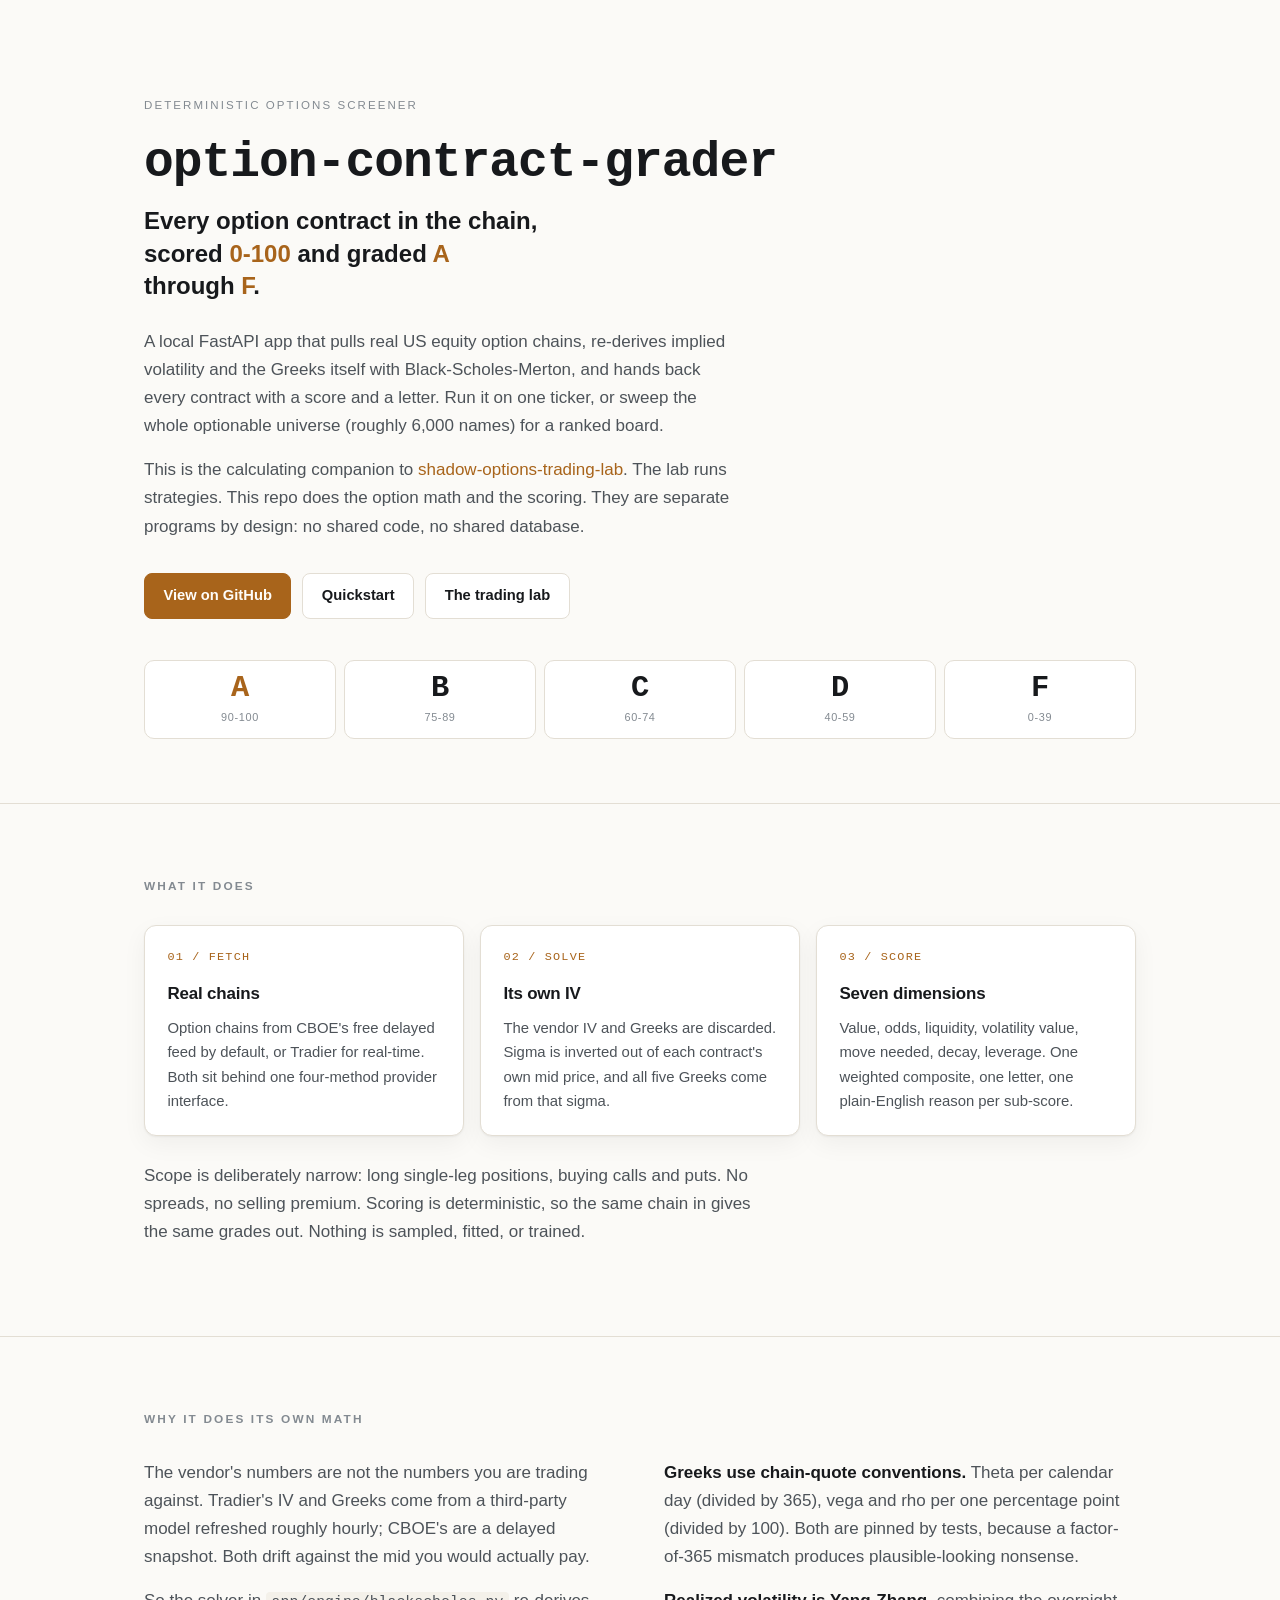
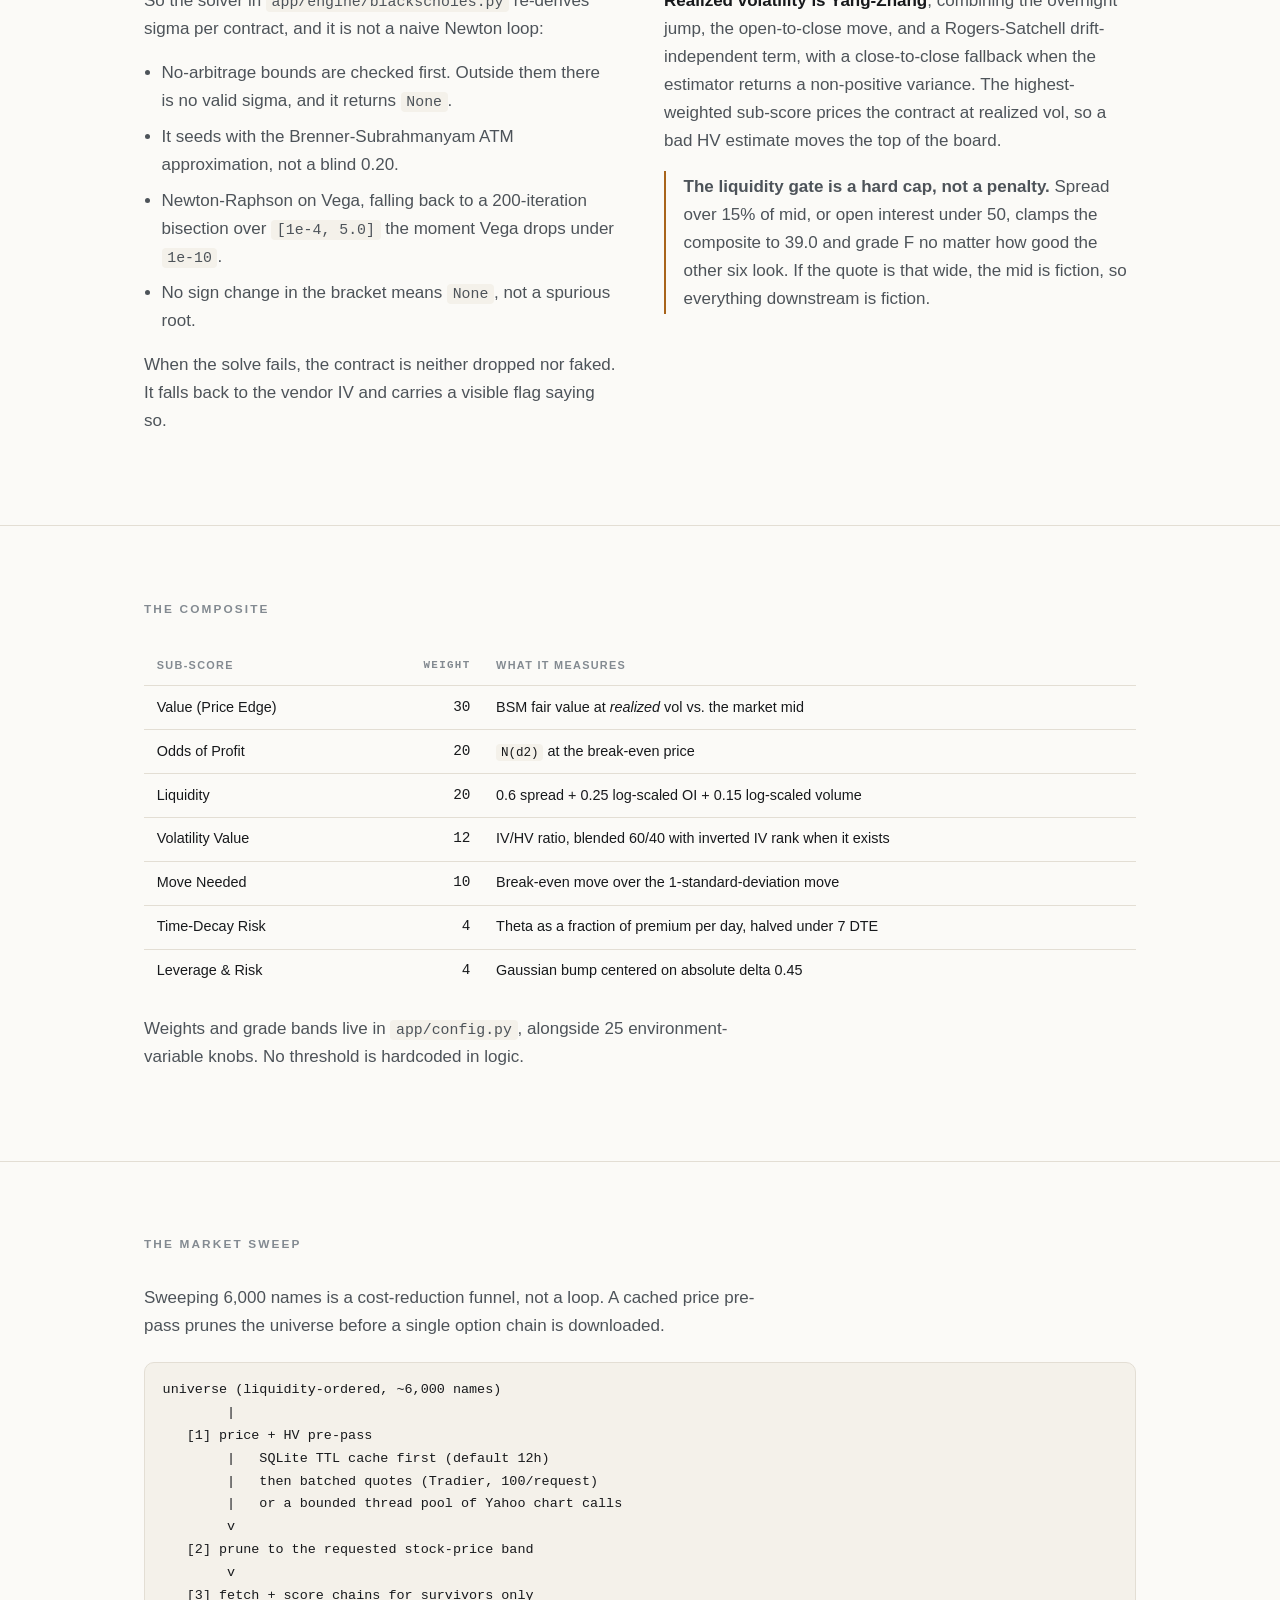
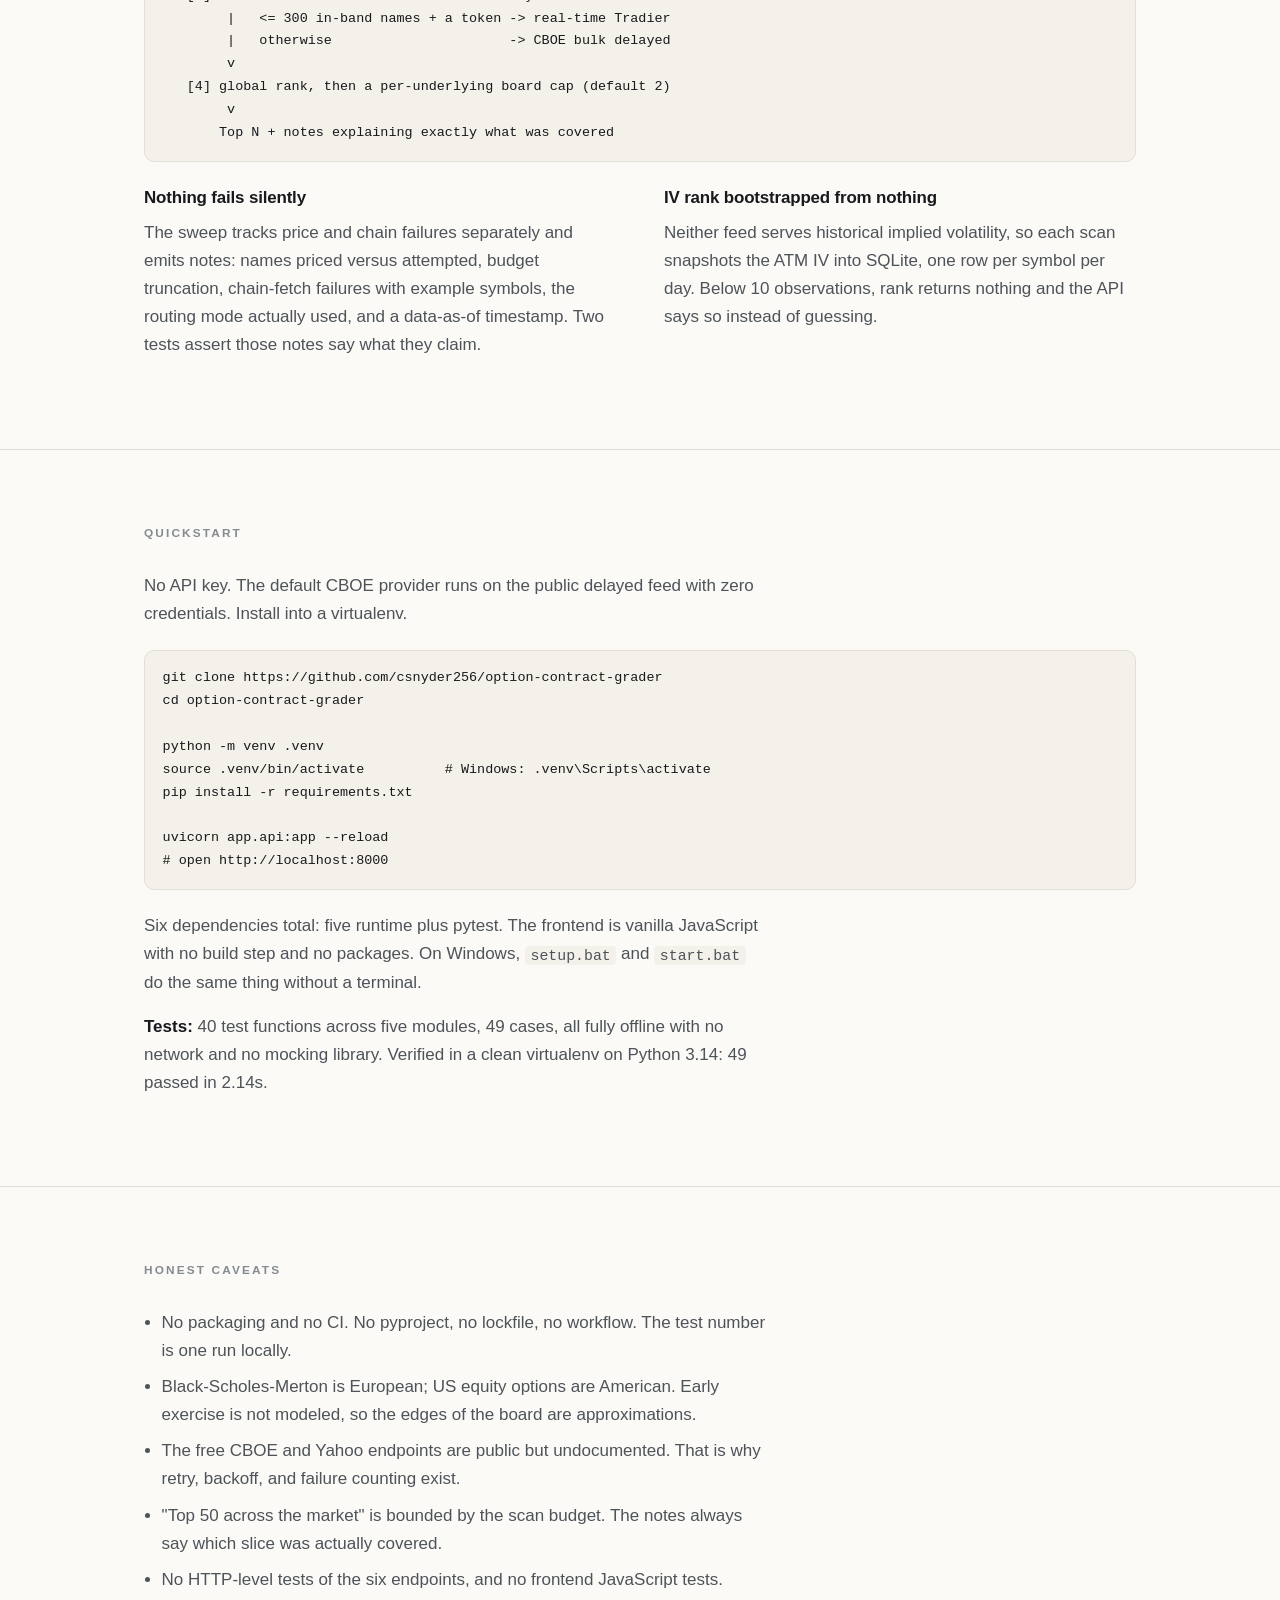
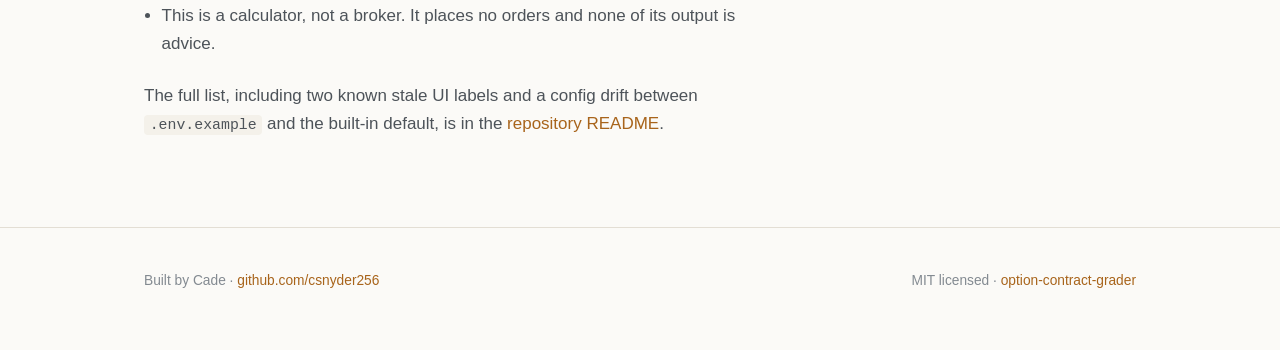
==== docs/index.html @ 686ba7eb "Option contract grader: Black-Scholes-Merton IV and Greeks with A-F scoring" ====
<!DOCTYPE html>
<html lang="en">
<head>
<meta charset="utf-8">
<meta name="viewport" content="width=device-width, initial-scale=1">
<title>option-contract-grader</title>
<meta name="description" content="Every option contract in the chain, scored 0-100 and graded A through F.">
<style>
  :root {
    --bg: #fbfaf7;
    --panel: #ffffff;
    --ink: #17191c;
    --ink-soft: #4d5359;
    --ink-faint: #838a91;
    --rule: #e3ded4;
    --accent: #a8641b;
    --accent-soft: #f3e7d6;
    --mono-bg: #f4f1ea;
    --shadow: 0 1px 2px rgba(20,18,14,.05), 0 8px 24px rgba(20,18,14,.05);
  }
  @media (prefers-color-scheme: dark) {
    :root {
      --bg: #101113;
      --panel: #17191c;
      --ink: #eceae5;
      --ink-soft: #a8adb3;
      --ink-faint: #71777d;
      --rule: #2a2d31;
      --accent: #e2a45c;
      --accent-soft: #2a2118;
      --mono-bg: #1d2024;
      --shadow: 0 1px 2px rgba(0,0,0,.4), 0 8px 28px rgba(0,0,0,.35);
    }
  }

  * { box-sizing: border-box; }
  html { -webkit-text-size-adjust: 100%; }
  body {
    margin: 0;
    background: var(--bg);
    color: var(--ink);
    font-family: ui-sans-serif, -apple-system, "Segoe UI", Roboto, Helvetica, Arial, sans-serif;
    font-size: 17px;
    line-height: 1.65;
    -webkit-font-smoothing: antialiased;
  }
  .wrap {
    width: 100%;
    max-width: 68rem;
    margin: 0 auto;
    padding: 0 clamp(1.1rem, 4vw, 3rem);
  }
  a { color: var(--accent); text-decoration: none; border-bottom: 1px solid transparent; }
  a:hover { border-bottom-color: var(--accent); }
  code, pre, .mono {
    font-family: ui-monospace, "SFMono-Regular", "Cascadia Mono", Menlo, Consolas, monospace;
  }
  code { font-size: .875em; background: var(--mono-bg); padding: .12em .38em; border-radius: 4px; }
  pre {
    background: var(--mono-bg);
    border: 1px solid var(--rule);
    border-radius: 10px;
    padding: 1rem 1.1rem;
    overflow-x: auto;
    font-size: .84rem;
    line-height: 1.7;
    margin: 0;
  }
  pre code { background: none; padding: 0; font-size: inherit; }

  /* ---------- masthead ---------- */
  header.top {
    border-bottom: 1px solid var(--rule);
    padding: clamp(3rem, 8vw, 6rem) 0 clamp(2.5rem, 6vw, 4rem);
  }
  .eyebrow {
    font-size: .72rem;
    letter-spacing: .18em;
    text-transform: uppercase;
    color: var(--ink-faint);
    margin: 0 0 1.4rem;
  }
  h1 {
    font-family: ui-monospace, "SFMono-Regular", Menlo, Consolas, monospace;
    font-size: clamp(1.75rem, 6vw, 3.1rem);
    line-height: 1.05;
    letter-spacing: -.02em;
    margin: 0 0 1rem;
    word-break: break-word;
  }
  .tagline {
    font-size: clamp(1.1rem, 3.2vw, 1.5rem);
    line-height: 1.35;
    font-weight: 600;
    max-width: 30ch;
    margin: 0 0 1.6rem;
  }
  .tagline em { color: var(--accent); font-style: normal; }
  .lede { color: var(--ink-soft); max-width: 62ch; margin: 0 0 1rem; }

  .cta-row { display: flex; flex-wrap: wrap; gap: .7rem; margin-top: 2rem; }
  .btn {
    display: inline-block;
    padding: .62rem 1.15rem;
    border-radius: 8px;
    font-size: .92rem;
    font-weight: 600;
    border: 1px solid var(--rule);
    color: var(--ink);
    background: var(--panel);
  }
  .btn:hover { border-color: var(--accent); }
  .btn.primary {
    background: var(--accent);
    border-color: var(--accent);
    color: #fffdf9;
  }
  .btn.primary:hover { filter: brightness(1.08); }

  /* ---------- grade strip ---------- */
  .grades {
    display: grid;
    grid-template-columns: repeat(5, minmax(0, 1fr));
    gap: .5rem;
    margin: 2.6rem 0 0;
    padding: 0;
    list-style: none;
  }
  .grades li {
    background: var(--panel);
    border: 1px solid var(--rule);
    border-radius: 10px;
    padding: .75rem .4rem .65rem;
    text-align: center;
  }
  .grades .g {
    font-family: ui-monospace, Menlo, Consolas, monospace;
    font-size: clamp(1.3rem, 5vw, 1.9rem);
    font-weight: 700;
    line-height: 1;
    display: block;
  }
  .grades .r {
    font-size: .68rem;
    letter-spacing: .06em;
    color: var(--ink-faint);
    display: block;
    margin-top: .35rem;
  }
  .grades li:nth-child(1) .g { color: var(--accent); }

  /* ---------- sections ---------- */
  section { padding: clamp(2.8rem, 7vw, 4.6rem) 0; border-bottom: 1px solid var(--rule); }
  h2 {
    font-size: .74rem;
    letter-spacing: .18em;
    text-transform: uppercase;
    color: var(--ink-faint);
    font-weight: 600;
    margin: 0 0 1.8rem;
  }
  h3 { font-size: 1.06rem; margin: 0 0 .45rem; letter-spacing: -.01em; }
  p { margin: 0 0 1rem; }
  .prose { max-width: 66ch; color: var(--ink-soft); }
  .prose strong { color: var(--ink); }

  .cards { display: grid; gap: 1rem; grid-template-columns: 1fr; }
  @media (min-width: 720px) { .cards { grid-template-columns: repeat(3, 1fr); } }
  .card {
    background: var(--panel);
    border: 1px solid var(--rule);
    border-radius: 12px;
    padding: 1.35rem 1.4rem;
    box-shadow: var(--shadow);
  }
  .card .n {
    font-family: ui-monospace, Menlo, Consolas, monospace;
    font-size: .74rem;
    color: var(--accent);
    letter-spacing: .1em;
    display: block;
    margin-bottom: .8rem;
  }
  .card p { color: var(--ink-soft); font-size: .93rem; margin: 0; }

  .scroller { overflow-x: auto; -webkit-overflow-scrolling: touch; }
  table { border-collapse: collapse; width: 100%; min-width: 30rem; font-size: .9rem; }
  th, td { text-align: left; padding: .6rem .8rem; border-bottom: 1px solid var(--rule); }
  th {
    font-size: .68rem; letter-spacing: .12em; text-transform: uppercase;
    color: var(--ink-faint); font-weight: 600;
  }
  td.num, th.num { text-align: right; font-family: ui-monospace, Menlo, Consolas, monospace; }
  tbody tr:last-child td { border-bottom: none; }

  .split { display: grid; gap: 2rem; grid-template-columns: 1fr; }
  @media (min-width: 860px) { .split { grid-template-columns: 1fr 1fr; gap: 3rem; } }

  ul.tight { margin: 0; padding-left: 1.1rem; color: var(--ink-soft); }
  ul.tight li { margin-bottom: .5rem; }

  .note {
    border-left: 2px solid var(--accent);
    padding: .1rem 0 .1rem 1.1rem;
    color: var(--ink-soft);
    max-width: 62ch;
  }

  footer {
    padding: 2.6rem 0 3.6rem;
    color: var(--ink-faint);
    font-size: .86rem;
    display: flex;
    flex-wrap: wrap;
    gap: .4rem 1.4rem;
    justify-content: space-between;
  }
</style>
</head>
<body>

<header class="top">
  <div class="wrap">
    <p class="eyebrow">Deterministic options screener</p>
    <h1>option-contract-grader</h1>
    <p class="tagline">Every option contract in the chain, scored <em>0-100</em> and graded <em>A</em> through <em>F</em>.</p>
    <p class="lede">A local FastAPI app that pulls real US equity option chains, re-derives implied volatility and the Greeks itself with Black-Scholes-Merton, and hands back every contract with a score and a letter. Run it on one ticker, or sweep the whole optionable universe (roughly 6,000 names) for a ranked board.</p>
    <p class="lede">This is the calculating companion to <a href="https://github.com/csnyder256/shadow-options-trading-lab">shadow-options-trading-lab</a>. The lab runs strategies. This repo does the option math and the scoring. They are separate programs by design: no shared code, no shared database.</p>

    <div class="cta-row">
      <a class="btn primary" href="https://github.com/csnyder256/option-contract-grader">View on GitHub</a>
      <a class="btn" href="https://github.com/csnyder256/option-contract-grader#quickstart">Quickstart</a>
      <a class="btn" href="https://github.com/csnyder256/shadow-options-trading-lab">The trading lab</a>
    </div>

    <ul class="grades">
      <li><span class="g">A</span><span class="r">90-100</span></li>
      <li><span class="g">B</span><span class="r">75-89</span></li>
      <li><span class="g">C</span><span class="r">60-74</span></li>
      <li><span class="g">D</span><span class="r">40-59</span></li>
      <li><span class="g">F</span><span class="r">0-39</span></li>
    </ul>
  </div>
</header>

<section>
  <div class="wrap">
    <h2>What it does</h2>
    <div class="cards">
      <div class="card">
        <span class="n">01 / FETCH</span>
        <h3>Real chains</h3>
        <p>Option chains from CBOE's free delayed feed by default, or Tradier for real-time. Both sit behind one four-method provider interface.</p>
      </div>
      <div class="card">
        <span class="n">02 / SOLVE</span>
        <h3>Its own IV</h3>
        <p>The vendor IV and Greeks are discarded. Sigma is inverted out of each contract's own mid price, and all five Greeks come from that sigma.</p>
      </div>
      <div class="card">
        <span class="n">03 / SCORE</span>
        <h3>Seven dimensions</h3>
        <p>Value, odds, liquidity, volatility value, move needed, decay, leverage. One weighted composite, one letter, one plain-English reason per sub-score.</p>
      </div>
    </div>
    <p class="prose" style="margin-top:1.6rem">Scope is deliberately narrow: long single-leg positions, buying calls and puts. No spreads, no selling premium. Scoring is deterministic, so the same chain in gives the same grades out. Nothing is sampled, fitted, or trained.</p>
  </div>
</section>

<section>
  <div class="wrap">
    <h2>Why it does its own math</h2>
    <div class="split">
      <div>
        <p class="prose">The vendor's numbers are not the numbers you are trading against. Tradier's IV and Greeks come from a third-party model refreshed roughly hourly; CBOE's are a delayed snapshot. Both drift against the mid you would actually pay.</p>
        <p class="prose">So the solver in <code>app/engine/blackscholes.py</code> re-derives sigma per contract, and it is not a naive Newton loop:</p>
        <ul class="tight">
          <li>No-arbitrage bounds are checked first. Outside them there is no valid sigma, and it returns <code>None</code>.</li>
          <li>It seeds with the Brenner-Subrahmanyam ATM approximation, not a blind 0.20.</li>
          <li>Newton-Raphson on Vega, falling back to a 200-iteration bisection over <code>[1e-4, 5.0]</code> the moment Vega drops under <code>1e-10</code>.</li>
          <li>No sign change in the bracket means <code>None</code>, not a spurious root.</li>
        </ul>
        <p class="prose" style="margin-top:1rem">When the solve fails, the contract is neither dropped nor faked. It falls back to the vendor IV and carries a visible flag saying so.</p>
      </div>
      <div>
        <p class="prose"><strong>Greeks use chain-quote conventions.</strong> Theta per calendar day (divided by 365), vega and rho per one percentage point (divided by 100). Both are pinned by tests, because a factor-of-365 mismatch produces plausible-looking nonsense.</p>
        <p class="prose"><strong>Realized volatility is Yang-Zhang</strong>, combining the overnight jump, the open-to-close move, and a Rogers-Satchell drift-independent term, with a close-to-close fallback when the estimator returns a non-positive variance. The highest-weighted sub-score prices the contract at realized vol, so a bad HV estimate moves the top of the board.</p>
        <p class="note"><strong>The liquidity gate is a hard cap, not a penalty.</strong> Spread over 15% of mid, or open interest under 50, clamps the composite to 39.0 and grade F no matter how good the other six look. If the quote is that wide, the mid is fiction, so everything downstream is fiction.</p>
      </div>
    </div>
  </div>
</section>

<section>
  <div class="wrap">
    <h2>The composite</h2>
    <div class="scroller">
      <table>
        <thead>
          <tr><th>Sub-score</th><th class="num">Weight</th><th>What it measures</th></tr>
        </thead>
        <tbody>
          <tr><td>Value (Price Edge)</td><td class="num">30</td><td>BSM fair value at <em>realized</em> vol vs. the market mid</td></tr>
          <tr><td>Odds of Profit</td><td class="num">20</td><td><code>N(d2)</code> at the break-even price</td></tr>
          <tr><td>Liquidity</td><td class="num">20</td><td>0.6 spread + 0.25 log-scaled OI + 0.15 log-scaled volume</td></tr>
          <tr><td>Volatility Value</td><td class="num">12</td><td>IV/HV ratio, blended 60/40 with inverted IV rank when it exists</td></tr>
          <tr><td>Move Needed</td><td class="num">10</td><td>Break-even move over the 1-standard-deviation move</td></tr>
          <tr><td>Time-Decay Risk</td><td class="num">4</td><td>Theta as a fraction of premium per day, halved under 7 DTE</td></tr>
          <tr><td>Leverage &amp; Risk</td><td class="num">4</td><td>Gaussian bump centered on absolute delta 0.45</td></tr>
        </tbody>
      </table>
    </div>
    <p class="prose" style="margin-top:1.4rem">Weights and grade bands live in <code>app/config.py</code>, alongside 25 environment-variable knobs. No threshold is hardcoded in logic.</p>
  </div>
</section>

<section>
  <div class="wrap">
    <h2>The market sweep</h2>
    <p class="prose">Sweeping 6,000 names is a cost-reduction funnel, not a loop. A cached price pre-pass prunes the universe before a single option chain is downloaded.</p>
    <div class="scroller" style="margin:1.4rem 0">
<pre><code>universe (liquidity-ordered, ~6,000 names)
        |
   [1] price + HV pre-pass
        |   SQLite TTL cache first (default 12h)
        |   then batched quotes (Tradier, 100/request)
        |   or a bounded thread pool of Yahoo chart calls
        v
   [2] prune to the requested stock-price band
        v
   [3] fetch + score chains for survivors only
        |   &lt;= 300 in-band names + a token -&gt; real-time Tradier
        |   otherwise                      -&gt; CBOE bulk delayed
        v
   [4] global rank, then a per-underlying board cap (default 2)
        v
       Top N + notes explaining exactly what was covered</code></pre>
    </div>
    <div class="split">
      <div>
        <h3>Nothing fails silently</h3>
        <p class="prose">The sweep tracks price and chain failures separately and emits notes: names priced versus attempted, budget truncation, chain-fetch failures with example symbols, the routing mode actually used, and a data-as-of timestamp. Two tests assert those notes say what they claim.</p>
      </div>
      <div>
        <h3>IV rank bootstrapped from nothing</h3>
        <p class="prose">Neither feed serves historical implied volatility, so each scan snapshots the ATM IV into SQLite, one row per symbol per day. Below 10 observations, rank returns nothing and the API says so instead of guessing.</p>
      </div>
    </div>
  </div>
</section>

<section>
  <div class="wrap">
    <h2>Quickstart</h2>
    <p class="prose">No API key. The default CBOE provider runs on the public delayed feed with zero credentials. Install into a virtualenv.</p>
    <div class="scroller" style="margin:1.4rem 0">
<pre><code>git clone https://github.com/csnyder256/option-contract-grader
cd option-contract-grader

python -m venv .venv
source .venv/bin/activate          # Windows: .venv\Scripts\activate
pip install -r requirements.txt

uvicorn app.api:app --reload
# open http://localhost:8000</code></pre>
    </div>
    <p class="prose">Six dependencies total: five runtime plus pytest. The frontend is vanilla JavaScript with no build step and no packages. On Windows, <code>setup.bat</code> and <code>start.bat</code> do the same thing without a terminal.</p>
    <p class="prose"><strong>Tests:</strong> 40 test functions across five modules, 49 cases, all fully offline with no network and no mocking library. Verified in a clean virtualenv on Python 3.14: 49 passed in 2.14s.</p>
  </div>
</section>

<section>
  <div class="wrap">
    <h2>Honest caveats</h2>
    <ul class="tight" style="max-width:66ch">
      <li>No packaging and no CI. No pyproject, no lockfile, no workflow. The test number is one run locally.</li>
      <li>Black-Scholes-Merton is European; US equity options are American. Early exercise is not modeled, so the edges of the board are approximations.</li>
      <li>The free CBOE and Yahoo endpoints are public but undocumented. That is why retry, backoff, and failure counting exist.</li>
      <li>"Top 50 across the market" is bounded by the scan budget. The notes always say which slice was actually covered.</li>
      <li>No HTTP-level tests of the six endpoints, and no frontend JavaScript tests.</li>
      <li>This is a calculator, not a broker. It places no orders and none of its output is advice.</li>
    </ul>
    <p class="prose" style="margin-top:1.5rem">The full list, including two known stale UI labels and a config drift between <code>.env.example</code> and the built-in default, is in the <a href="https://github.com/csnyder256/option-contract-grader#status-and-known-rough-edges">repository README</a>.</p>
  </div>
</section>

<div class="wrap">
  <footer>
    <span>Built by Cade &middot; <a href="https://github.com/csnyder256">github.com/csnyder256</a></span>
    <span>MIT licensed &middot; <a href="https://github.com/csnyder256/option-contract-grader">option-contract-grader</a></span>
  </footer>
</div>

</body>
</html>
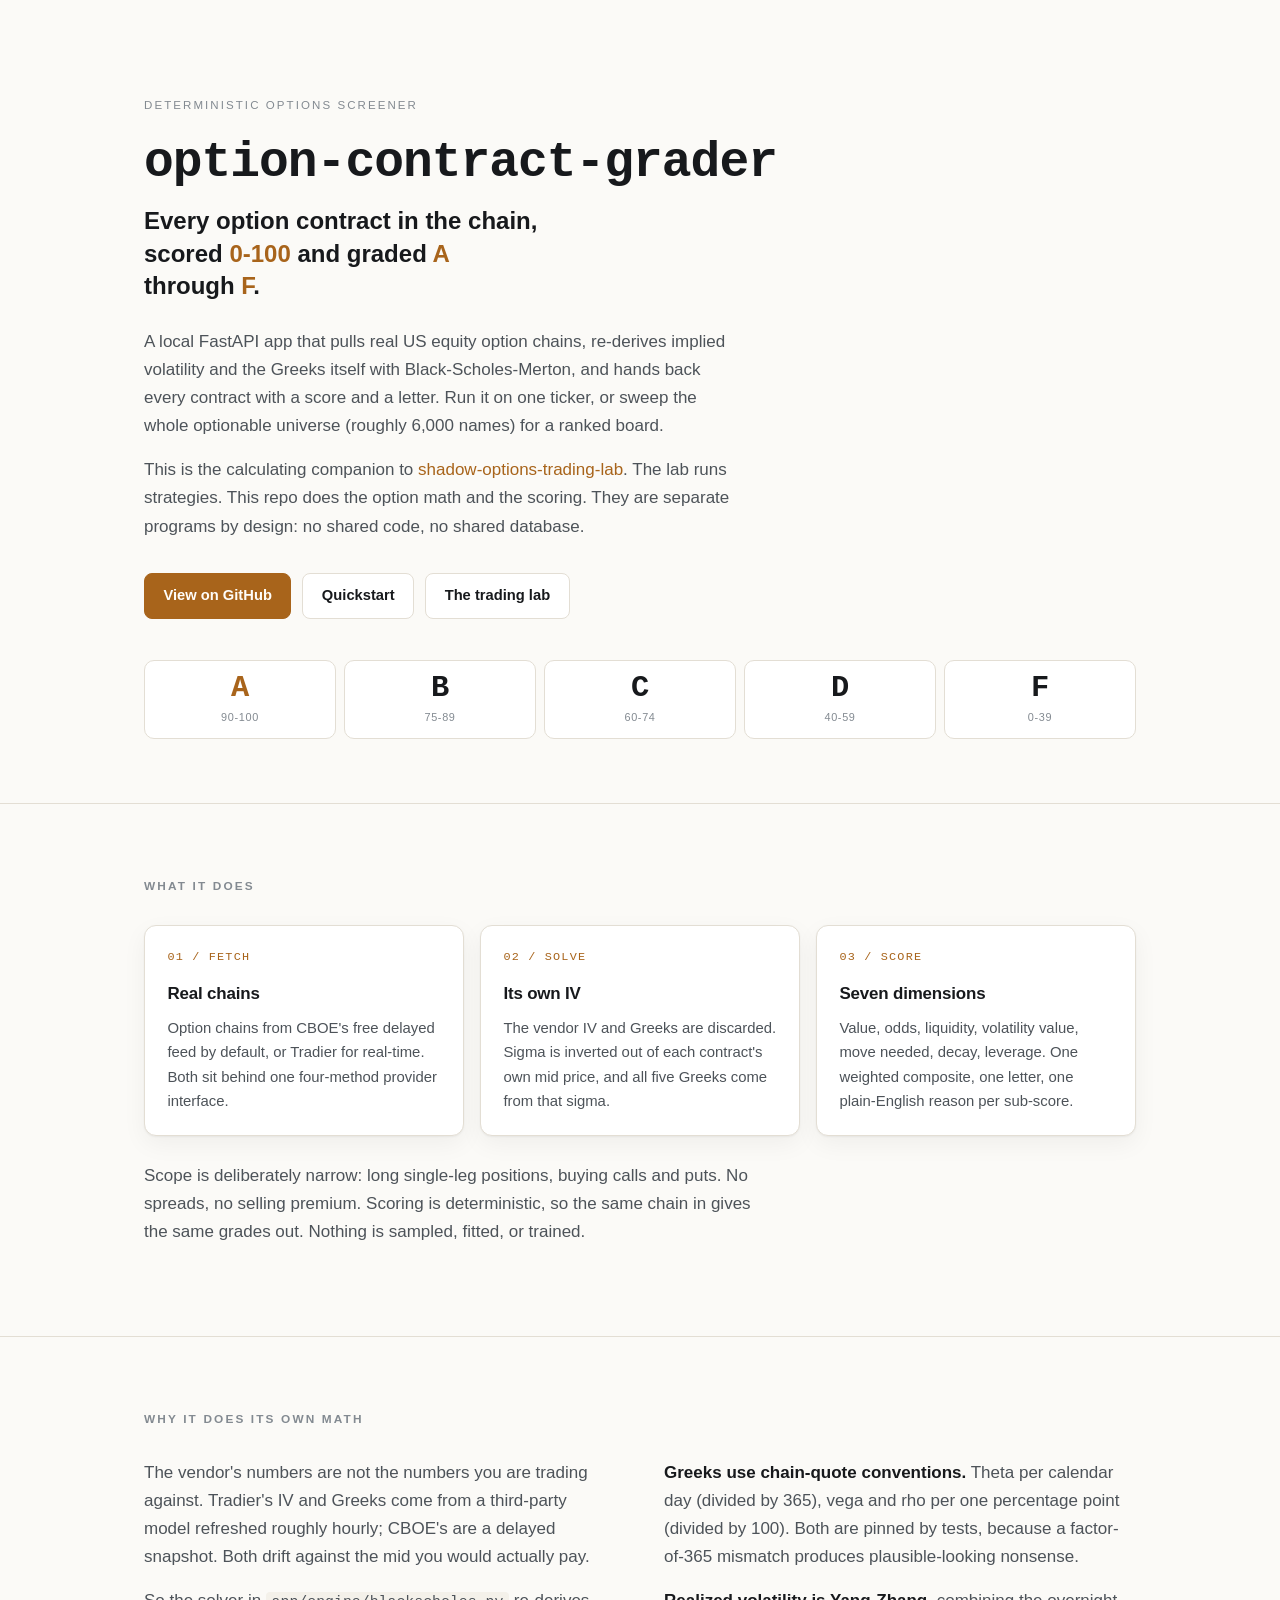
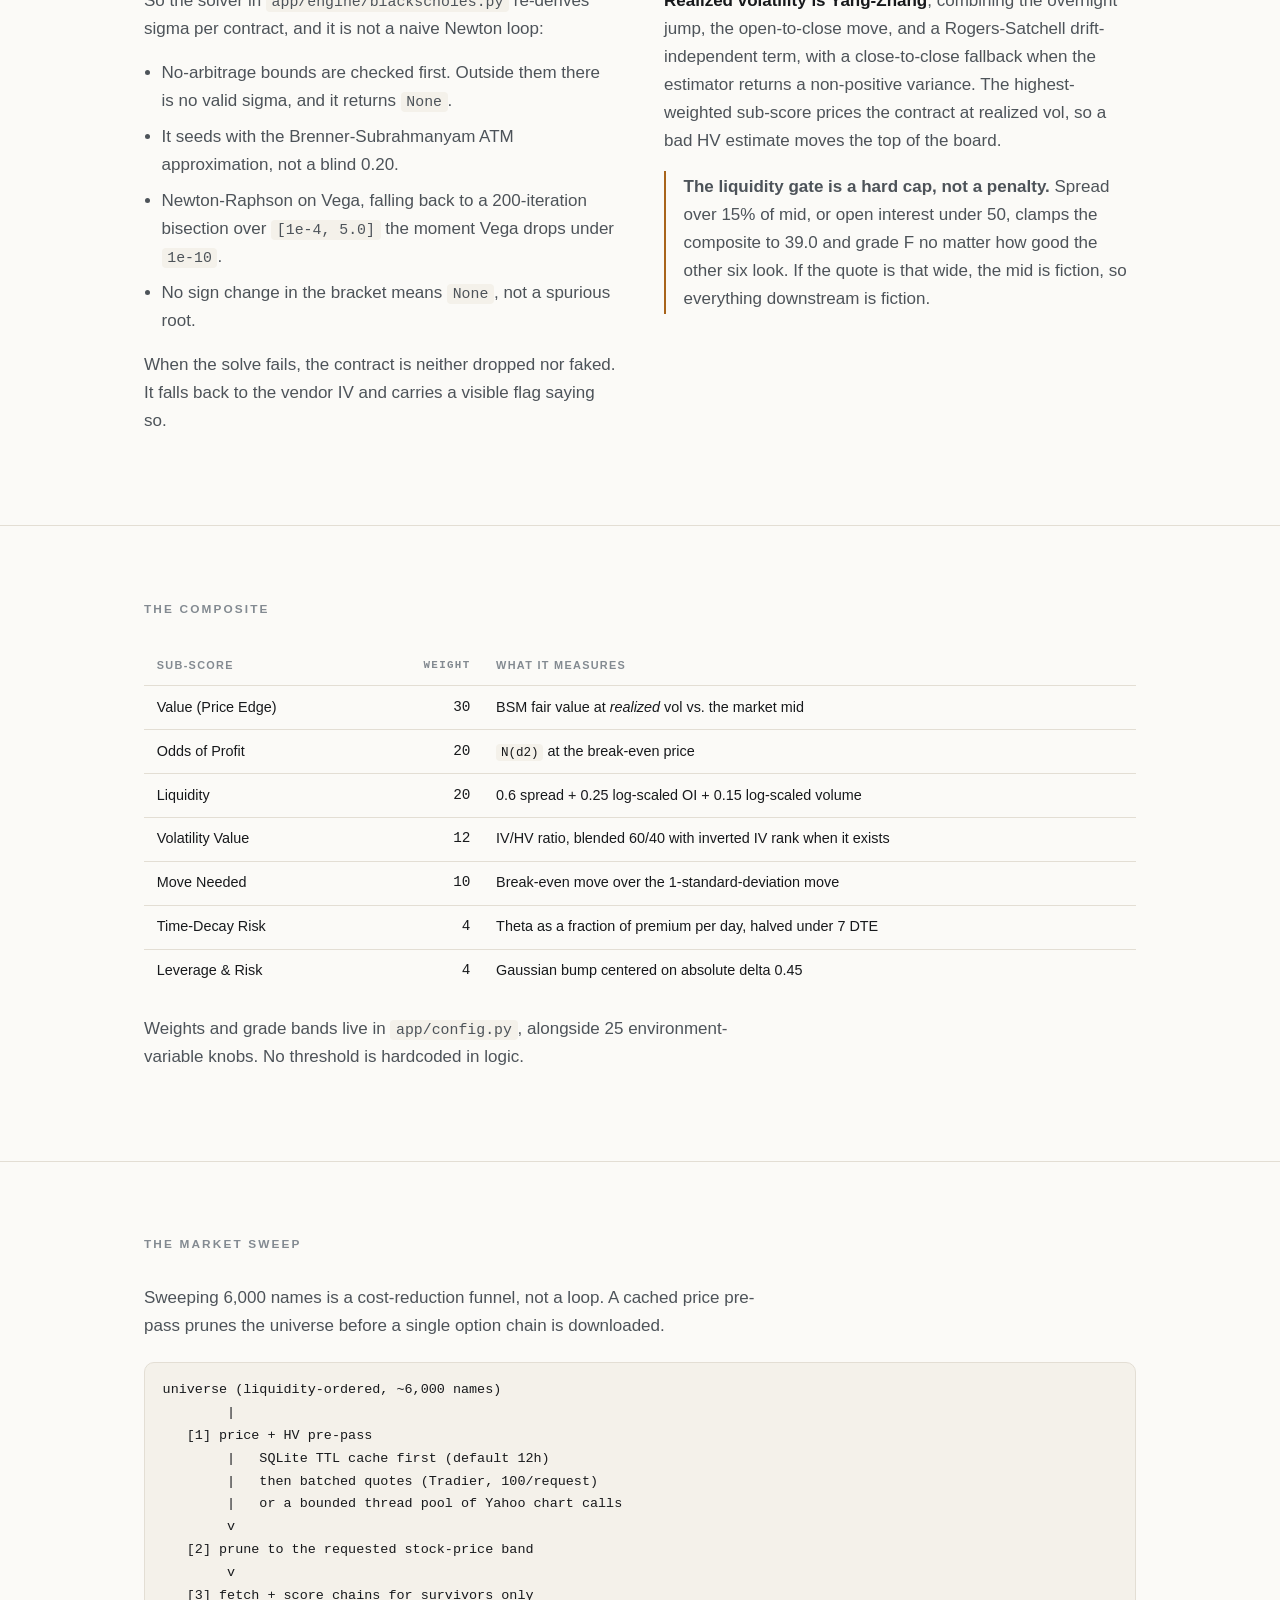
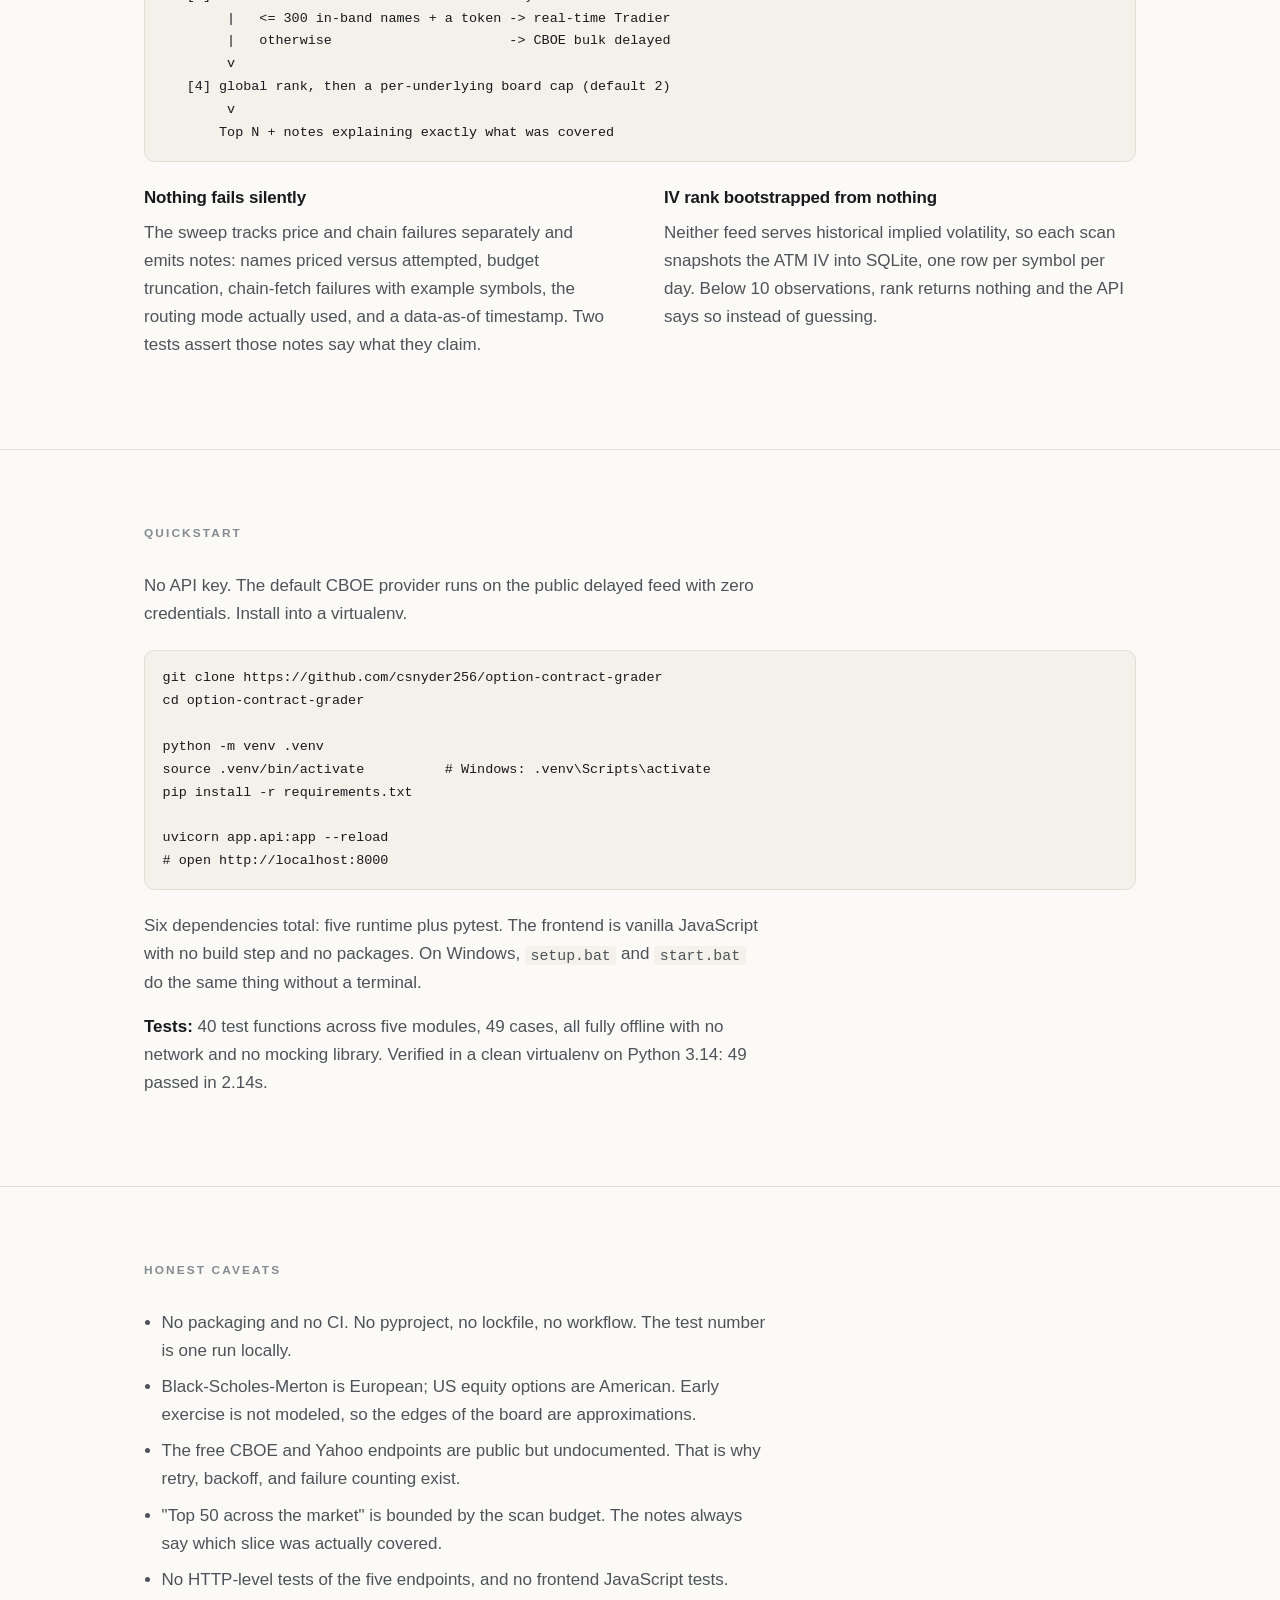
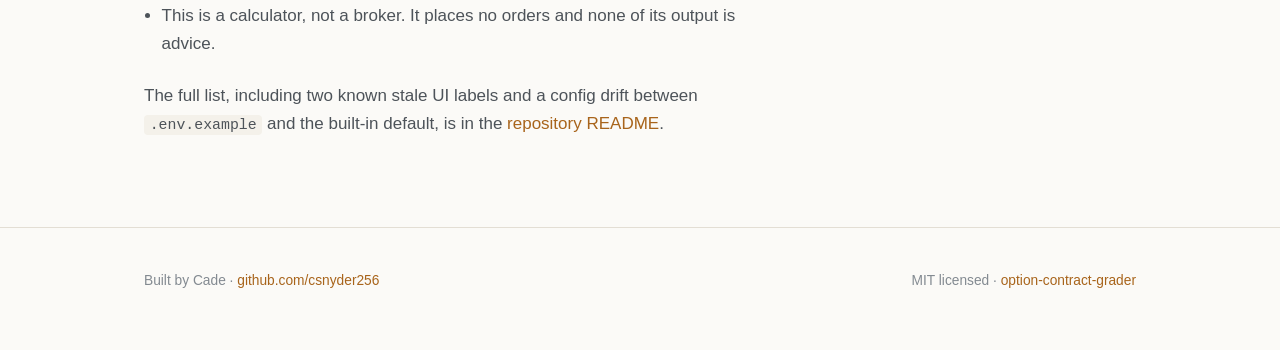
==== commit 17694864: "Correct provider retry description and endpoint count in the docs" ====
--- a/docs/index.html
+++ b/docs/index.html
@@ -377,7 +377,7 @@
       <li>Black-Scholes-Merton is European; US equity options are American. Early exercise is not modeled, so the edges of the board are approximations.</li>
       <li>The free CBOE and Yahoo endpoints are public but undocumented. That is why retry, backoff, and failure counting exist.</li>
       <li>"Top 50 across the market" is bounded by the scan budget. The notes always say which slice was actually covered.</li>
-      <li>No HTTP-level tests of the six endpoints, and no frontend JavaScript tests.</li>
+      <li>No HTTP-level tests of the five endpoints, and no frontend JavaScript tests.</li>
       <li>This is a calculator, not a broker. It places no orders and none of its output is advice.</li>
     </ul>
     <p class="prose" style="margin-top:1.5rem">The full list, including two known stale UI labels and a config drift between <code>.env.example</code> and the built-in default, is in the <a href="https://github.com/csnyder256/option-contract-grader#status-and-known-rough-edges">repository README</a>.</p>
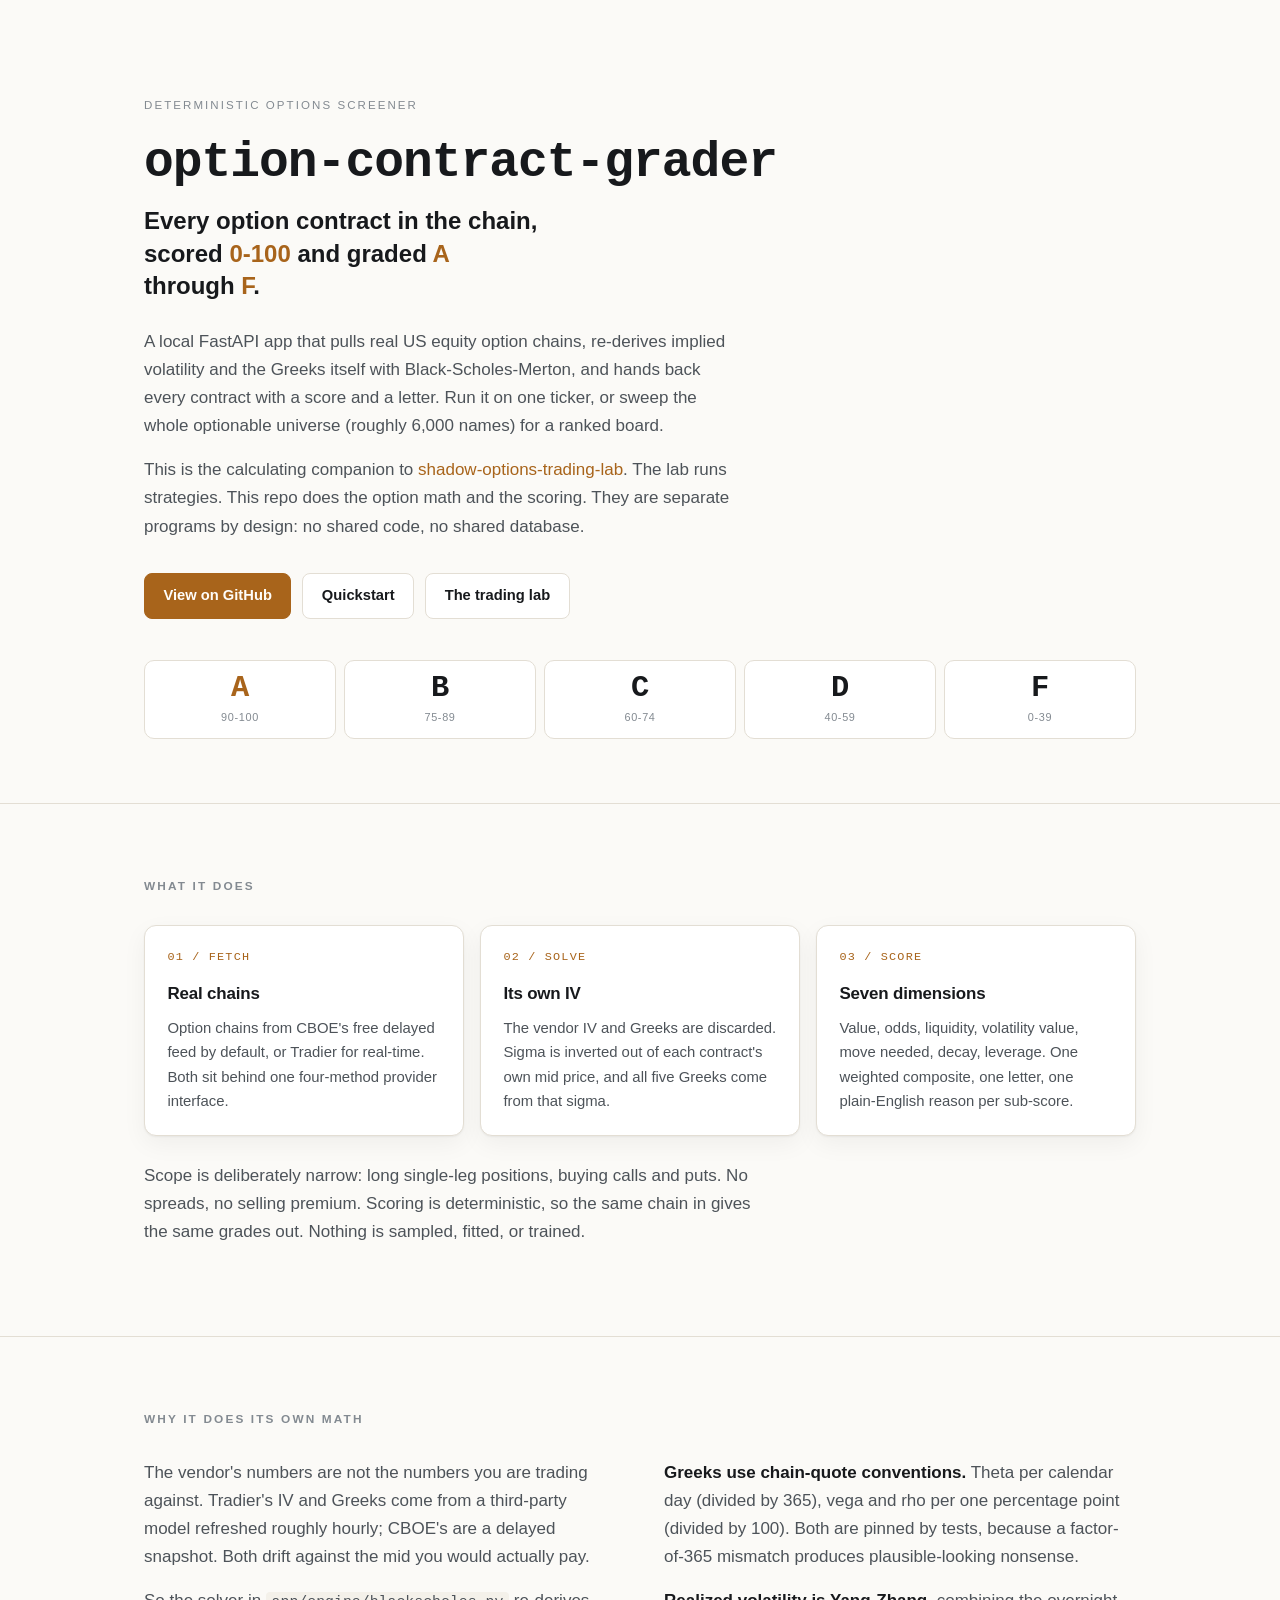
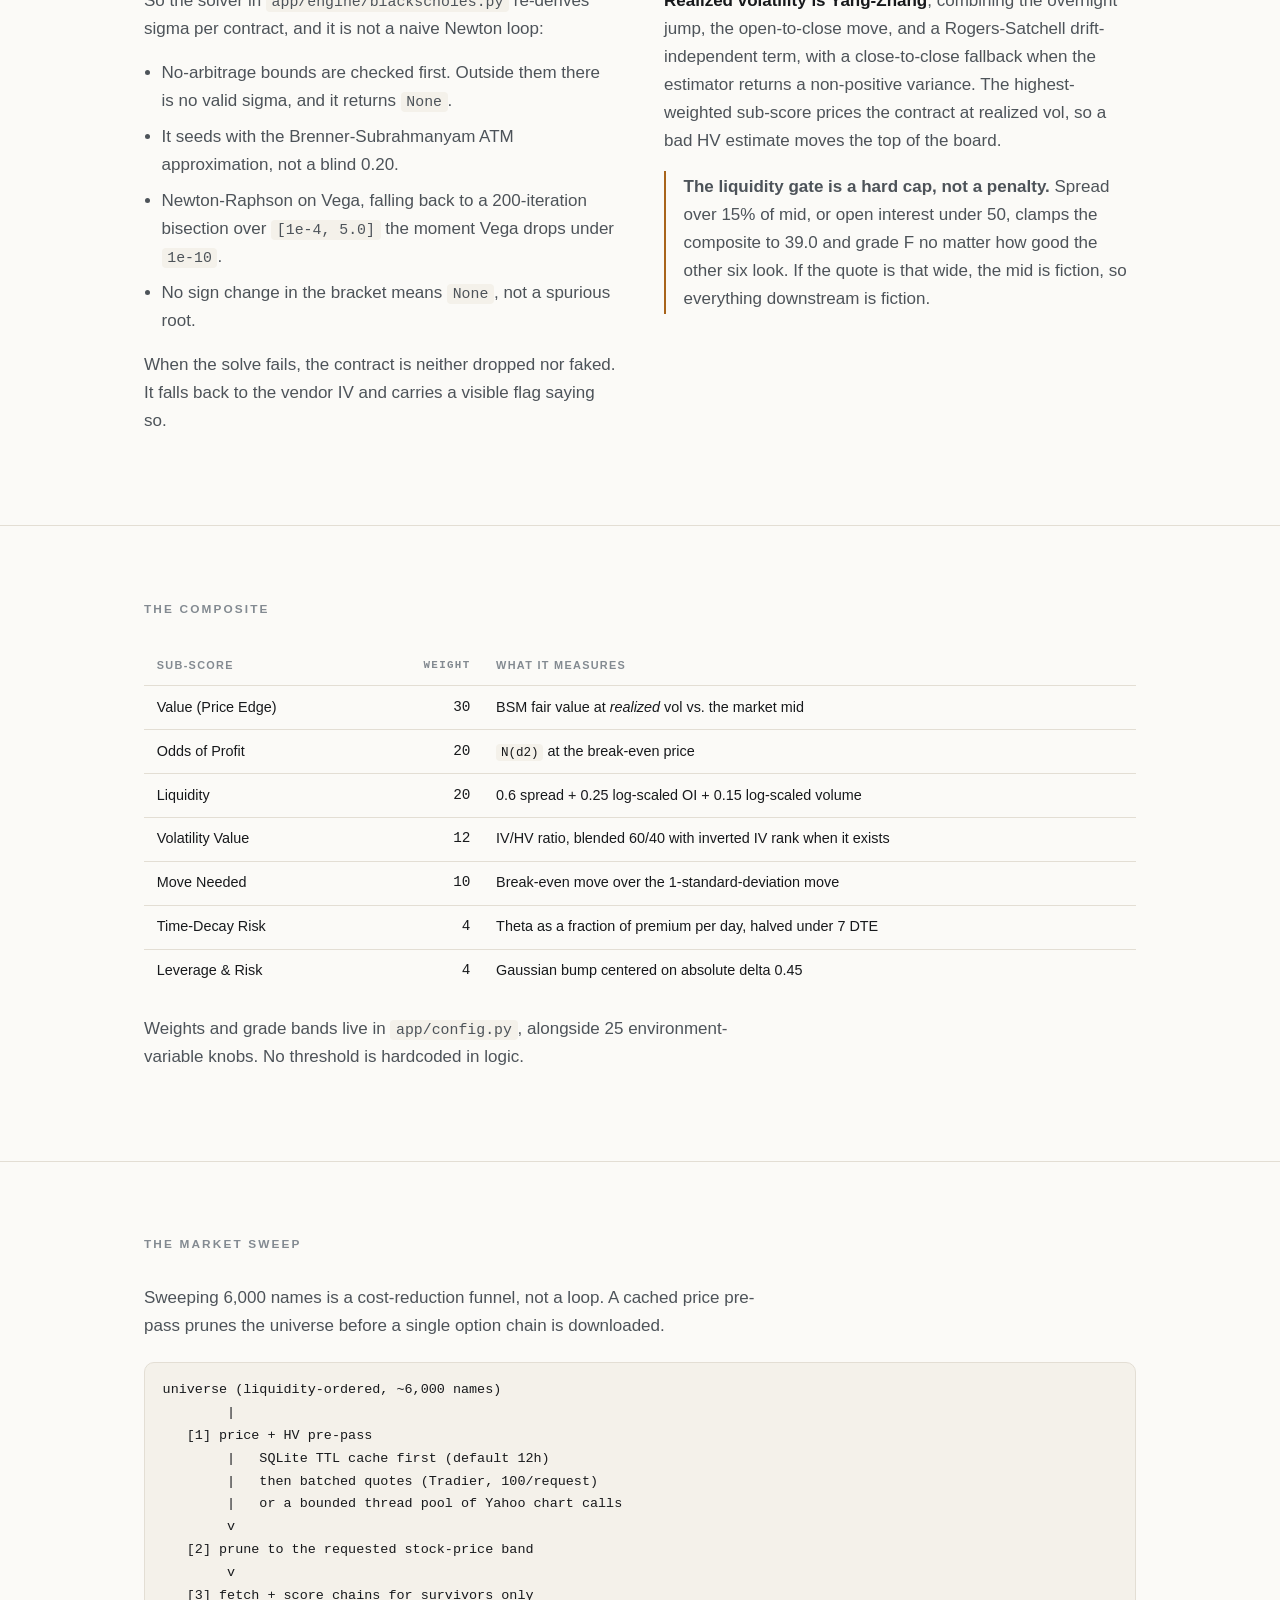
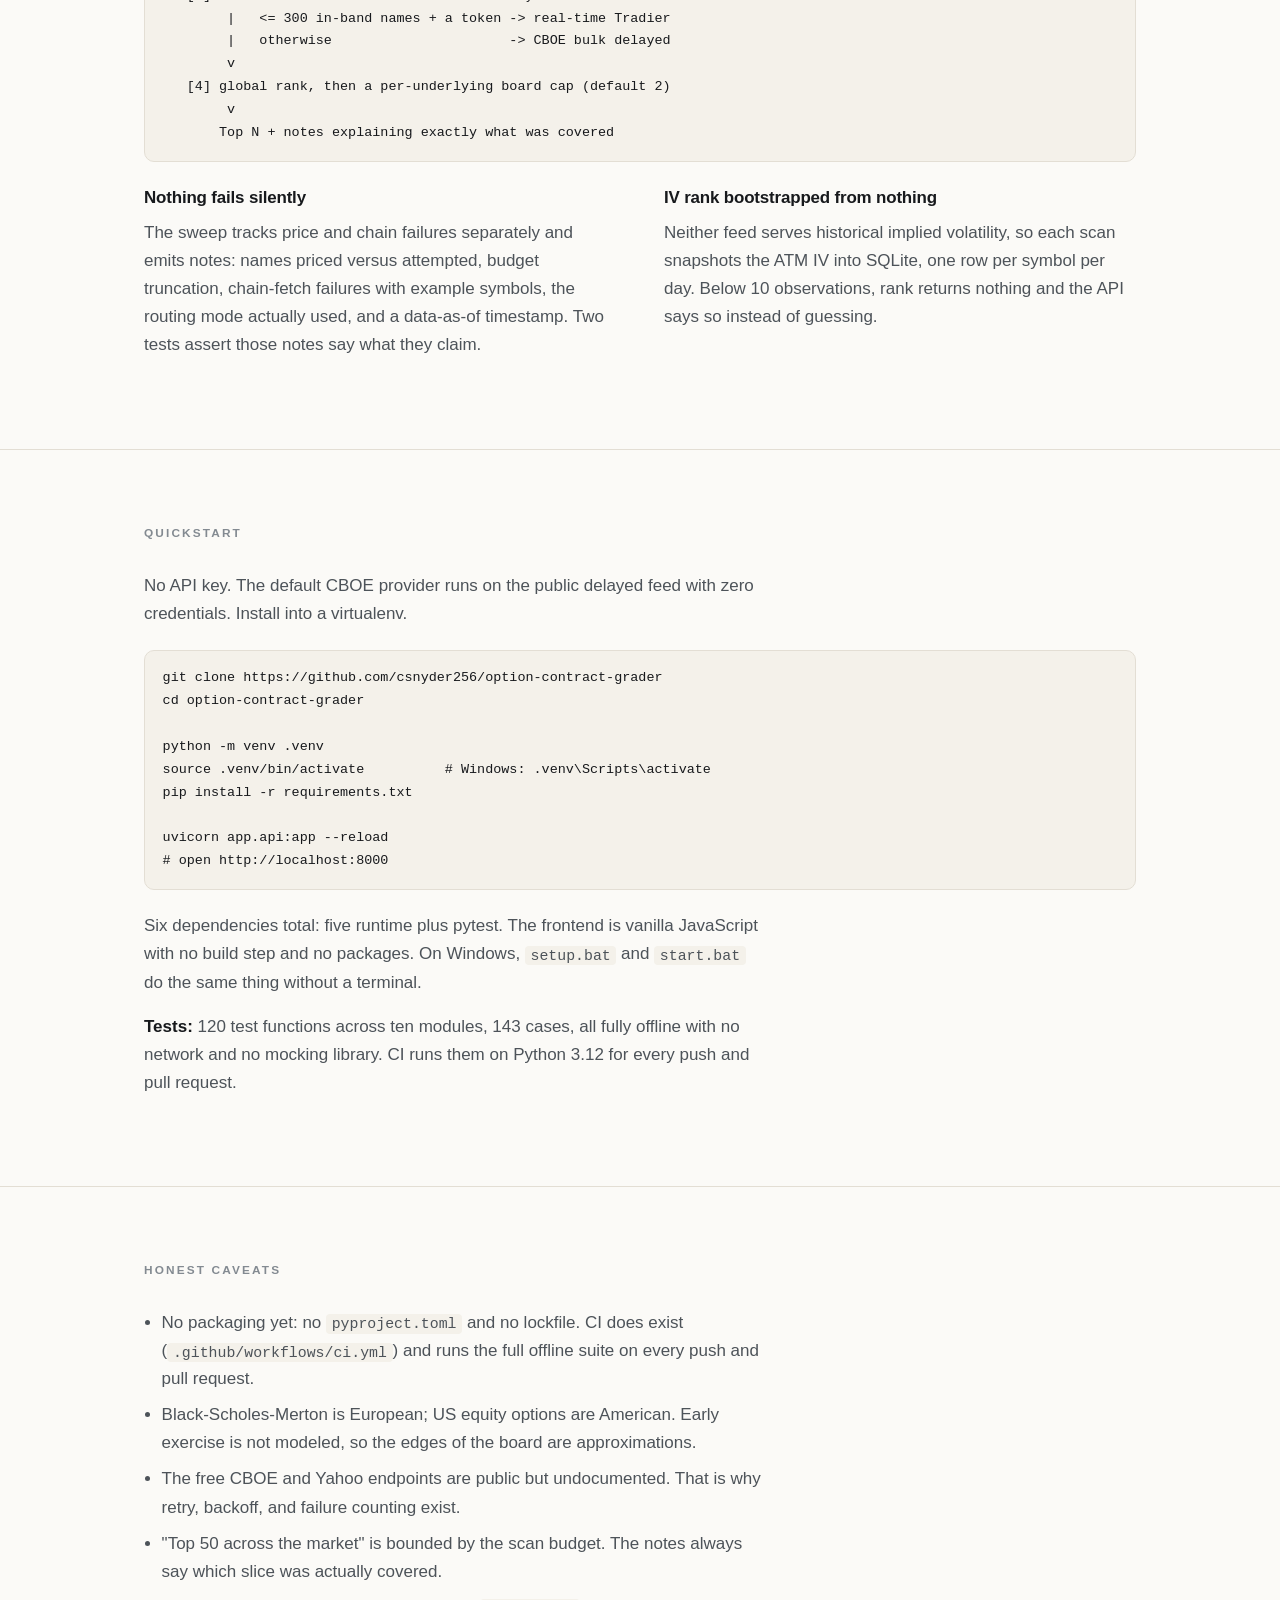
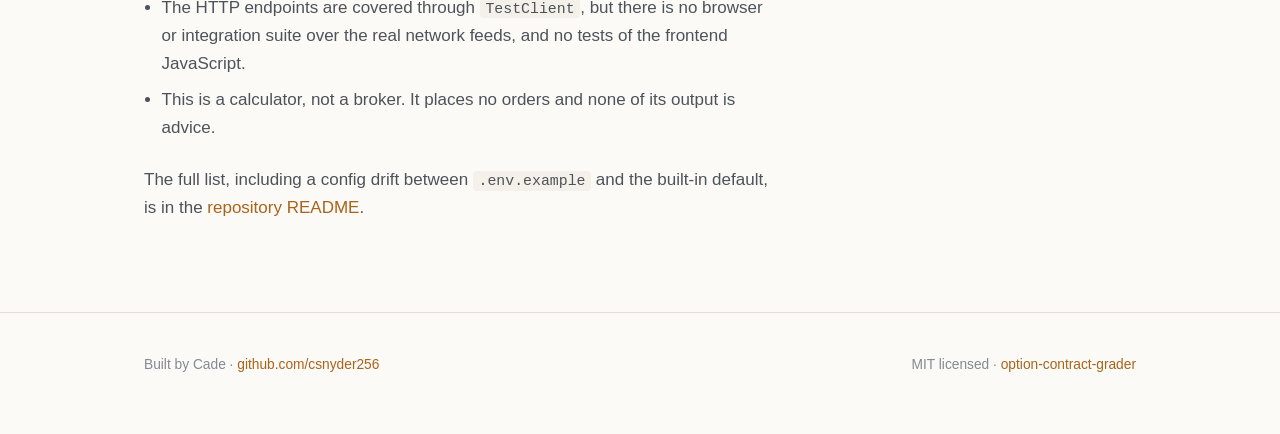
==== commit 3de4c014: "MAX_RESULTS is enforced, and the default-DTE note stops claiming a window it never used Both are the" ====
--- a/docs/index.html
+++ b/docs/index.html
@@ -365,7 +365,7 @@
 # open http://localhost:8000</code></pre>
     </div>
     <p class="prose">Six dependencies total: five runtime plus pytest. The frontend is vanilla JavaScript with no build step and no packages. On Windows, <code>setup.bat</code> and <code>start.bat</code> do the same thing without a terminal.</p>
-    <p class="prose"><strong>Tests:</strong> 40 test functions across five modules, 49 cases, all fully offline with no network and no mocking library. Verified in a clean virtualenv on Python 3.14: 49 passed in 2.14s.</p>
+    <p class="prose"><strong>Tests:</strong> 120 test functions across ten modules, 143 cases, all fully offline with no network and no mocking library. CI runs them on Python 3.12 for every push and pull request.</p>
   </div>
 </section>
 
@@ -373,14 +373,14 @@
   <div class="wrap">
     <h2>Honest caveats</h2>
     <ul class="tight" style="max-width:66ch">
-      <li>No packaging and no CI. No pyproject, no lockfile, no workflow. The test number is one run locally.</li>
+      <li>No packaging yet: no <code>pyproject.toml</code> and no lockfile. CI does exist (<code>.github/workflows/ci.yml</code>) and runs the full offline suite on every push and pull request.</li>
       <li>Black-Scholes-Merton is European; US equity options are American. Early exercise is not modeled, so the edges of the board are approximations.</li>
       <li>The free CBOE and Yahoo endpoints are public but undocumented. That is why retry, backoff, and failure counting exist.</li>
       <li>"Top 50 across the market" is bounded by the scan budget. The notes always say which slice was actually covered.</li>
-      <li>No HTTP-level tests of the five endpoints, and no frontend JavaScript tests.</li>
+      <li>The HTTP endpoints are covered through <code>TestClient</code>, but there is no browser or integration suite over the real network feeds, and no tests of the frontend JavaScript.</li>
       <li>This is a calculator, not a broker. It places no orders and none of its output is advice.</li>
     </ul>
-    <p class="prose" style="margin-top:1.5rem">The full list, including two known stale UI labels and a config drift between <code>.env.example</code> and the built-in default, is in the <a href="https://github.com/csnyder256/option-contract-grader#status-and-known-rough-edges">repository README</a>.</p>
+    <p class="prose" style="margin-top:1.5rem">The full list, including a config drift between <code>.env.example</code> and the built-in default, is in the <a href="https://github.com/csnyder256/option-contract-grader#status-and-known-rough-edges">repository README</a>.</p>
   </div>
 </section>
 
